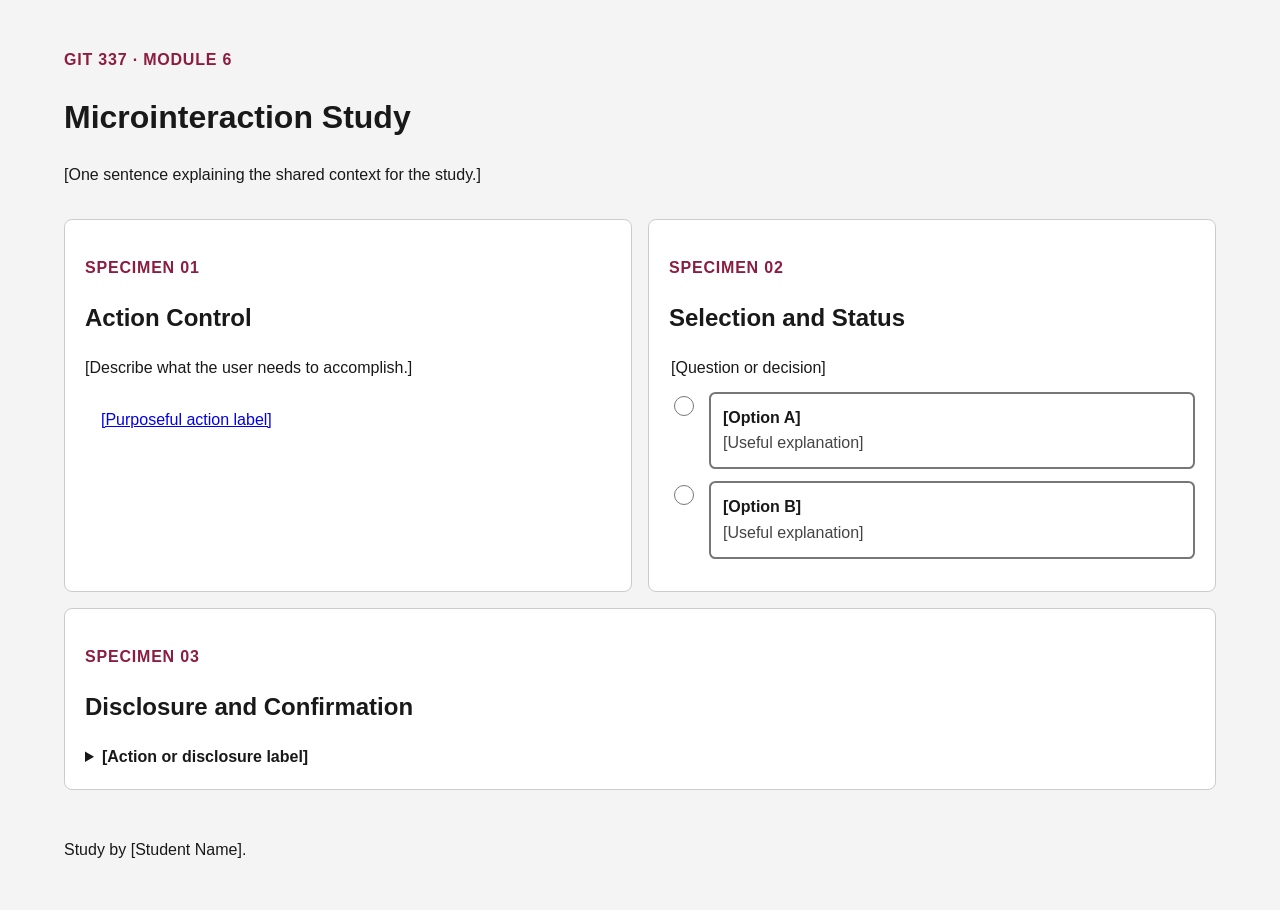
==== index.html @ 3cfef2ec "Initial commit" ====
<!DOCTYPE html>
<html lang="en">
<head>
  <meta charset="utf-8">
  <meta name="viewport" content="width=device-width,initial-scale=1">
  <title>Microinteraction Study | [Student Name]</title>
  <link rel="stylesheet" href="styles.css">
</head>
<body>
  <a class="skip-link" href="#main">Skip to specimens</a>
  <header class="study-header">
    <p class="eyebrow">GIT 337 · Module 6</p>
    <h1>Microinteraction Study</h1>
    <p>[One sentence explaining the shared context for the study.]</p>
  </header>
  <main id="main" class="specimen-grid">
    <section class="specimen" aria-labelledby="action-heading">
      <p class="specimen-number">Specimen 01</p>
      <h2 id="action-heading">Action Control</h2>
      <p>[Describe what the user needs to accomplish.]</p>
      <p><a class="action" href="#result">[Purposeful action label]</a></p>
    </section>

    <section class="specimen" aria-labelledby="selection-heading">
      <p class="specimen-number">Specimen 02</p>
      <h2 id="selection-heading">Selection and Status</h2>
      <fieldset class="choices">
        <legend>[Question or decision]</legend>
        <div class="choice"><input type="radio" name="option" id="option-a"><label for="option-a"><span class="choice-title">[Option A]</span><span class="choice-help">[Useful explanation]</span></label></div>
        <div class="choice"><input type="radio" name="option" id="option-b"><label for="option-b"><span class="choice-title">[Option B]</span><span class="choice-help">[Useful explanation]</span></label></div>
      </fieldset>
    </section>

    <section class="specimen" aria-labelledby="confirmation-heading">
      <p class="specimen-number">Specimen 03</p>
      <h2 id="confirmation-heading">Disclosure and Confirmation</h2>
      <details>
        <summary>[Action or disclosure label]</summary>
        <div class="confirmation" id="result"><strong>[Status message]</strong> [Next step or useful result.]</div>
      </details>
    </section>
  </main>
  <footer><p>Study by [Student Name].</p></footer>
</body>
</html>
---- styles.css ----
:root {
  --brand: #8c1d40;
  --accent: #ffc627;
  --ink: #191919;
  --paper: #fff;
  --surface: #f4f4f4;
  --focus: #0077b6;
  --max: 72rem;
  --space: 1rem;
}

* {
  box-sizing: border-box;
}

body {
  margin: 0;
  color: var(--ink);
  background: var(--surface);
  font: 1rem/1.5 Arial, sans-serif;
}

.skip-link {
  position: absolute;
  top: -6rem;
  left: .5rem;
  z-index: 20;
  padding: .75rem;
  background: var(--paper);
  color: var(--ink);
}

.skip-link:focus {
  top: .5rem;
}

.study-header,
.specimen-grid,
footer {
  width: min(100% - 2rem, var(--max));
  margin-inline: auto;
}

.study-header {
  padding-block: 2rem 1rem;
}

.eyebrow,
.specimen-number {
  color: var(--brand);
  font-weight: 700;
  text-transform: uppercase;
  letter-spacing: .05em;
}

.specimen-grid {
  display: grid;
  gap: var(--space);
}

.specimen {
  padding: 1.25rem;
  background: var(--paper);
  border: 1px solid #ccc;
  border-radius: .5rem;
}

.action {
  display: inline-block;
  padding: .75rem 1rem;
  /* TODO: default action surface. */
}

.action::after {
  /* TODO: decorative pseudo-element with empty content. */
}

/* TODO: action hover, focus-visible, and active states with explicit transitions. */
.choices {
  margin: 0;
  padding: 0;
  border: 0;
}

.choice {
  display: grid;
  grid-template-columns: auto 1fr;
  gap: .75rem;
  align-items: start;
  margin-block: .75rem;
}

.choice input {
  width: 1.25rem;
  height: 1.25rem;
  margin-top: .25rem;
}

.choice label {
  display: grid;
  gap: .1rem;
  padding: .75rem;
  border: .15rem solid #777;
  border-radius: .4rem;
}

.choice-title {
  font-weight: 700;
}

.choice-help {
  color: #444;
}

/* TODO: visible input focus and persistent selected state that is not color-only. */
summary {
  cursor: pointer;
  font-weight: 700;
}

.confirmation {
  margin-top: .75rem;
  padding: 1rem;
}

/* TODO: apply at least three purposeful effects across the study. */
/* TODO: create and trigger one short, finite keyframe animation. */
/* TODO: add a tested reduced-motion strategy that preserves all feedback. */
footer {
  padding-block: 2rem;
}

@media (min-width:48rem) {
  .specimen-grid {
    grid-template-columns: repeat(2, 1fr);
  }

  .specimen:last-child {
    grid-column: 1 / -1;
  }
}
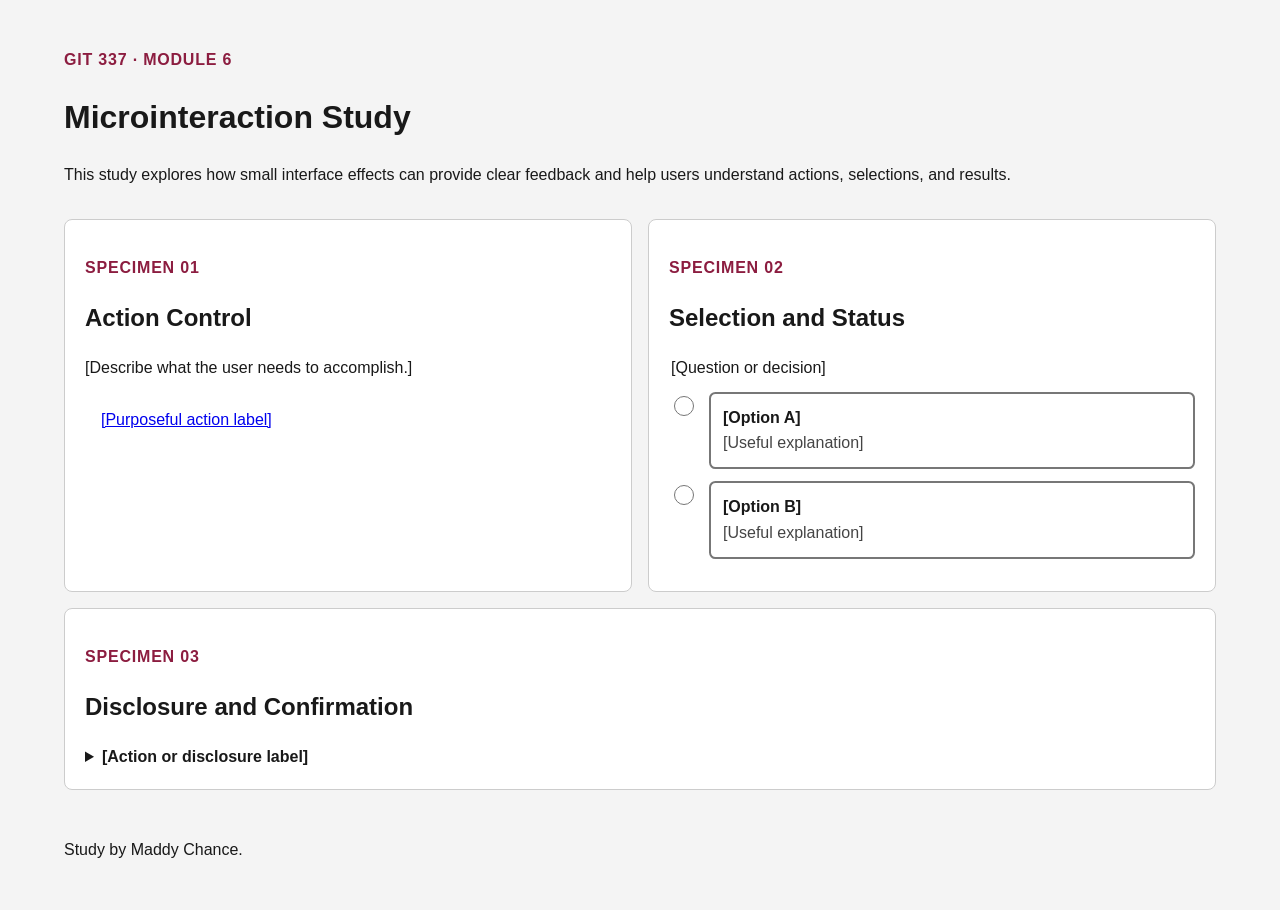
==== commit 759d0d23: "Personalize study and define interaction context" ====
--- a/index.html
+++ b/index.html
@@ -3,7 +3,7 @@
 <head>
   <meta charset="utf-8">
   <meta name="viewport" content="width=device-width,initial-scale=1">
-  <title>Microinteraction Study | [Student Name]</title>
+  <title>Microinteraction Study | Maddy Chance</title>
   <link rel="stylesheet" href="styles.css">
 </head>
 <body>
@@ -11,7 +11,7 @@
   <header class="study-header">
     <p class="eyebrow">GIT 337 · Module 6</p>
     <h1>Microinteraction Study</h1>
-    <p>[One sentence explaining the shared context for the study.]</p>
+    <p>This study explores how small interface effects can provide clear feedback and help users understand actions, selections, and results.</p>
   </header>
   <main id="main" class="specimen-grid">
     <section class="specimen" aria-labelledby="action-heading">
@@ -40,6 +40,6 @@
       </details>
     </section>
   </main>
-  <footer><p>Study by [Student Name].</p></footer>
+  <footer><p>Study by Maddy Chance.</p></footer>
 </body>
 </html>
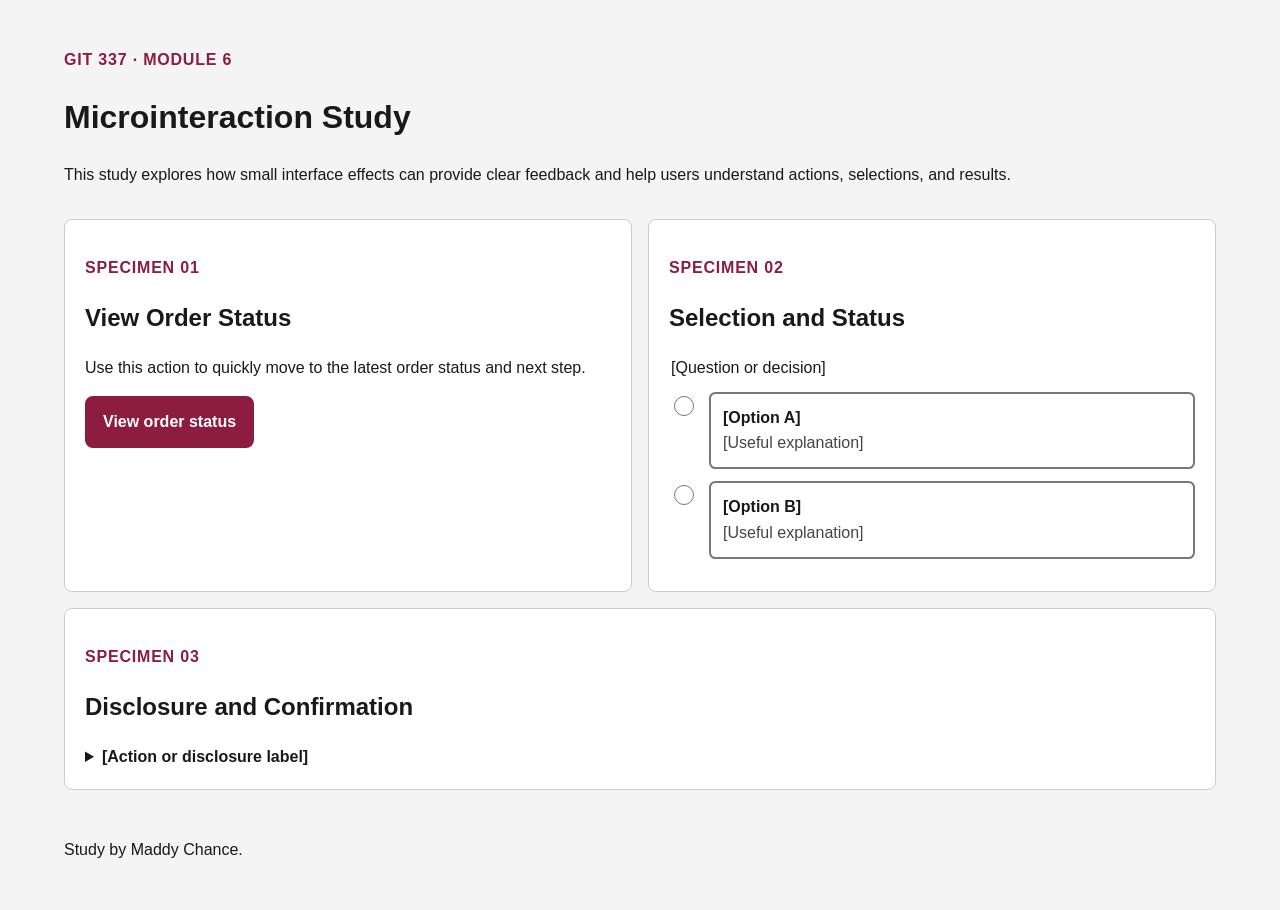
==== commit 390dd6fa: "Create order status action control and default styling" ====
--- a/index.html
+++ b/index.html
@@ -15,11 +15,11 @@
   </header>
   <main id="main" class="specimen-grid">
     <section class="specimen" aria-labelledby="action-heading">
-      <p class="specimen-number">Specimen 01</p>
-      <h2 id="action-heading">Action Control</h2>
-      <p>[Describe what the user needs to accomplish.]</p>
-      <p><a class="action" href="#result">[Purposeful action label]</a></p>
-    </section>
+    <p class="specimen-number">Specimen 01</p>
+    <h2 id="action-heading">View Order Status</h2>
+    <p>Use this action to quickly move to the latest order status and next step.</p>
+    <p><a class="action" href="#result">View order status</a></p>
+</section>
 
     <section class="specimen" aria-labelledby="selection-heading">
       <p class="specimen-number">Specimen 02</p>
--- a/styles.css
+++ b/styles.css
@@ -68,7 +68,12 @@
 .action {
   display: inline-block;
   padding: .75rem 1rem;
-  /* TODO: default action surface. */
+  background: var(--brand);
+  color: var(--paper);
+  border: 2px solid var(--brand);
+  border-radius: .5rem;
+  font-weight: 700;
+  text-decoration: none;
 }
 
 .action::after {
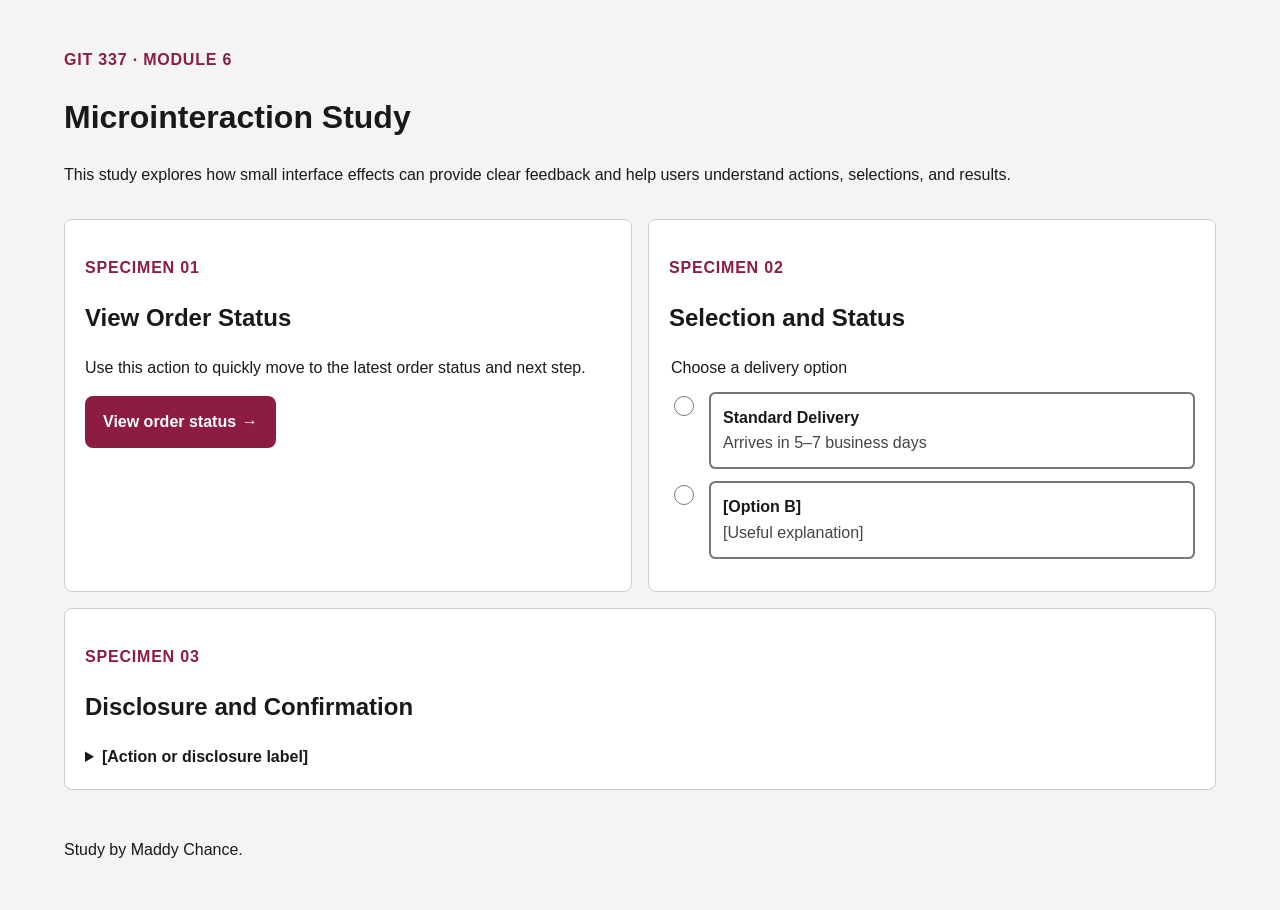
==== commit a47ab07d: "Add accessible delivery selection and selected state feedback" ====
--- a/index.html
+++ b/index.html
@@ -25,8 +25,8 @@
       <p class="specimen-number">Specimen 02</p>
       <h2 id="selection-heading">Selection and Status</h2>
       <fieldset class="choices">
-        <legend>[Question or decision]</legend>
-        <div class="choice"><input type="radio" name="option" id="option-a"><label for="option-a"><span class="choice-title">[Option A]</span><span class="choice-help">[Useful explanation]</span></label></div>
+        <legend>Choose a delivery option</legend>
+        <div class="choice"><input type="radio" name="option" id="option-a"><label for="option-a"><span class="choice-title">Standard Delivery</span><span class="choice-help">Arrives in 5–7 business days</span></label></div>
         <div class="choice"><input type="radio" name="option" id="option-b"><label for="option-b"><span class="choice-title">[Option B]</span><span class="choice-help">[Useful explanation]</span></label></div>
       </fieldset>
     </section>
--- a/styles.css
+++ b/styles.css
@@ -74,13 +74,37 @@
   border-radius: .5rem;
   font-weight: 700;
   text-decoration: none;
+  transition: transform 180ms ease, box-shadow 180ms ease;
 }
 
 .action::after {
-  /* TODO: decorative pseudo-element with empty content. */
+  content: " →";
+  display: inline-block;
+  margin-left: .35rem;
+  transition: transform 180ms ease;
 }
 
-/* TODO: action hover, focus-visible, and active states with explicit transitions. */
+.action:hover::after,
+.action:focus-visible::after {
+  transform: translateX(.25rem);
+}
+
+.action:hover {
+  transform: translateY(-2px);
+  box-shadow: 0 .35rem .75rem rgba(0, 0, 0, .2);
+}
+
+.action:focus-visible {
+  outline: 3px solid var(--focus);
+  outline-offset: 3px;
+  box-shadow: 0 0 0 2px var(--paper);
+}
+
+.action:active {
+  transform: translateY(1px);
+  box-shadow: 0 .1rem .25rem rgba(0, 0, 0, .2);
+}
+
 .choices {
   margin: 0;
   padding: 0;
@@ -117,7 +141,22 @@
   color: #444;
 }
 
-/* TODO: visible input focus and persistent selected state that is not color-only. */
+.choice input:focus-visible + label {
+  outline: 3px solid var(--focus);
+  outline-offset: 3px;
+}
+
+.choice input:checked + label {
+  border-width: .25rem;
+  font-weight: 700;
+  box-shadow: 0 .25rem .5rem rgba(0, 0, 0, .15);
+}
+
+.choice input:checked + label::after {
+  content: "Selected ✓";
+  font-weight: 700;
+}
+
 summary {
   cursor: pointer;
   font-weight: 700;
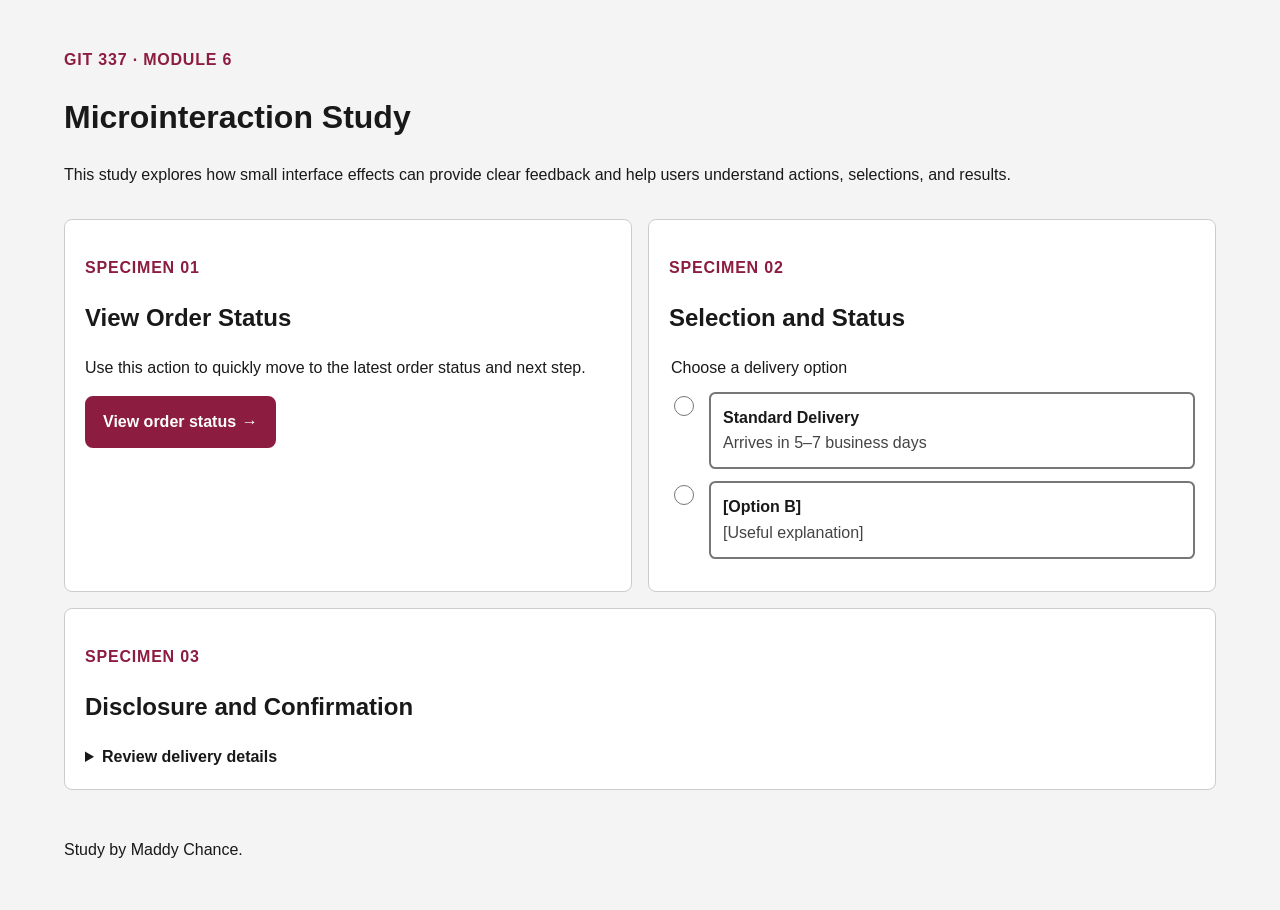
==== commit f8094e5f: "Complete disclosure and confirmation specimen" ====
--- a/index.html
+++ b/index.html
@@ -35,8 +35,8 @@
       <p class="specimen-number">Specimen 03</p>
       <h2 id="confirmation-heading">Disclosure and Confirmation</h2>
       <details>
-        <summary>[Action or disclosure label]</summary>
-        <div class="confirmation" id="result"><strong>[Status message]</strong> [Next step or useful result.]</div>
+        <summary>Review delivery details</summary>
+        <div class="confirmation" id="result"><strong>Order confirmed.</strong> Your delivery details are ready to review.</div>
       </details>
     </section>
   </main>
--- a/styles.css
+++ b/styles.css
@@ -150,6 +150,7 @@
   border-width: .25rem;
   font-weight: 700;
   box-shadow: 0 .25rem .5rem rgba(0, 0, 0, .15);
+  background: linear-gradient(135deg, var(--paper), var(--surface));
 }
 
 .choice input:checked + label::after {
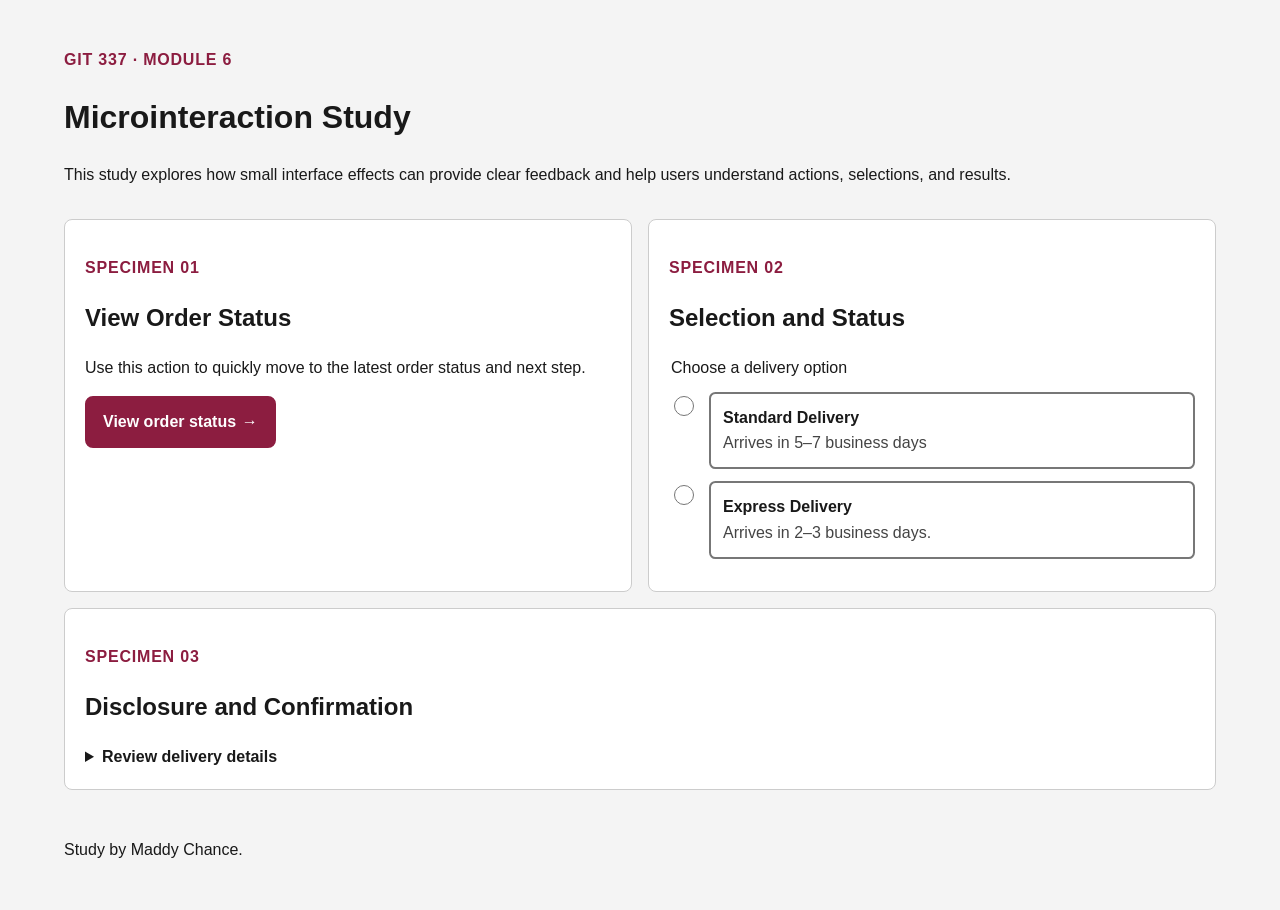
==== commit 8d69686d: "Updated small things I missed" ====
--- a/index.html
+++ b/index.html
@@ -27,7 +27,7 @@
       <fieldset class="choices">
         <legend>Choose a delivery option</legend>
         <div class="choice"><input type="radio" name="option" id="option-a"><label for="option-a"><span class="choice-title">Standard Delivery</span><span class="choice-help">Arrives in 5–7 business days</span></label></div>
-        <div class="choice"><input type="radio" name="option" id="option-b"><label for="option-b"><span class="choice-title">[Option B]</span><span class="choice-help">[Useful explanation]</span></label></div>
+        <div class="choice"><input type="radio" name="option" id="option-b"><label for="option-b"><span class="choice-title">Express Delivery</span><span class="choice-help">Arrives in 2–3 business days.</span></label></div>
       </fieldset>
     </section>
 
--- a/styles.css
+++ b/styles.css
@@ -168,9 +168,35 @@
   padding: 1rem;
 }
 
-/* TODO: apply at least three purposeful effects across the study. */
-/* TODO: create and trigger one short, finite keyframe animation. */
-/* TODO: add a tested reduced-motion strategy that preserves all feedback. */
+@keyframes confirm-pulse {
+  0% {
+    transform: scale(1);
+  }
+
+  50% {
+    transform: scale(1.03);
+  }
+
+  100% {
+    transform: scale(1);
+  }
+}
+
+details[open] .confirmation {
+  animation: confirm-pulse 400ms ease-out 1;
+}
+
+@media (prefers-reduced-motion: reduce) {
+  .action,
+  .action::after {
+    transition-duration: 0.01ms;
+  }
+
+  details[open] .confirmation {
+    animation: none;
+  }
+}
+
 footer {
   padding-block: 2rem;
 }
